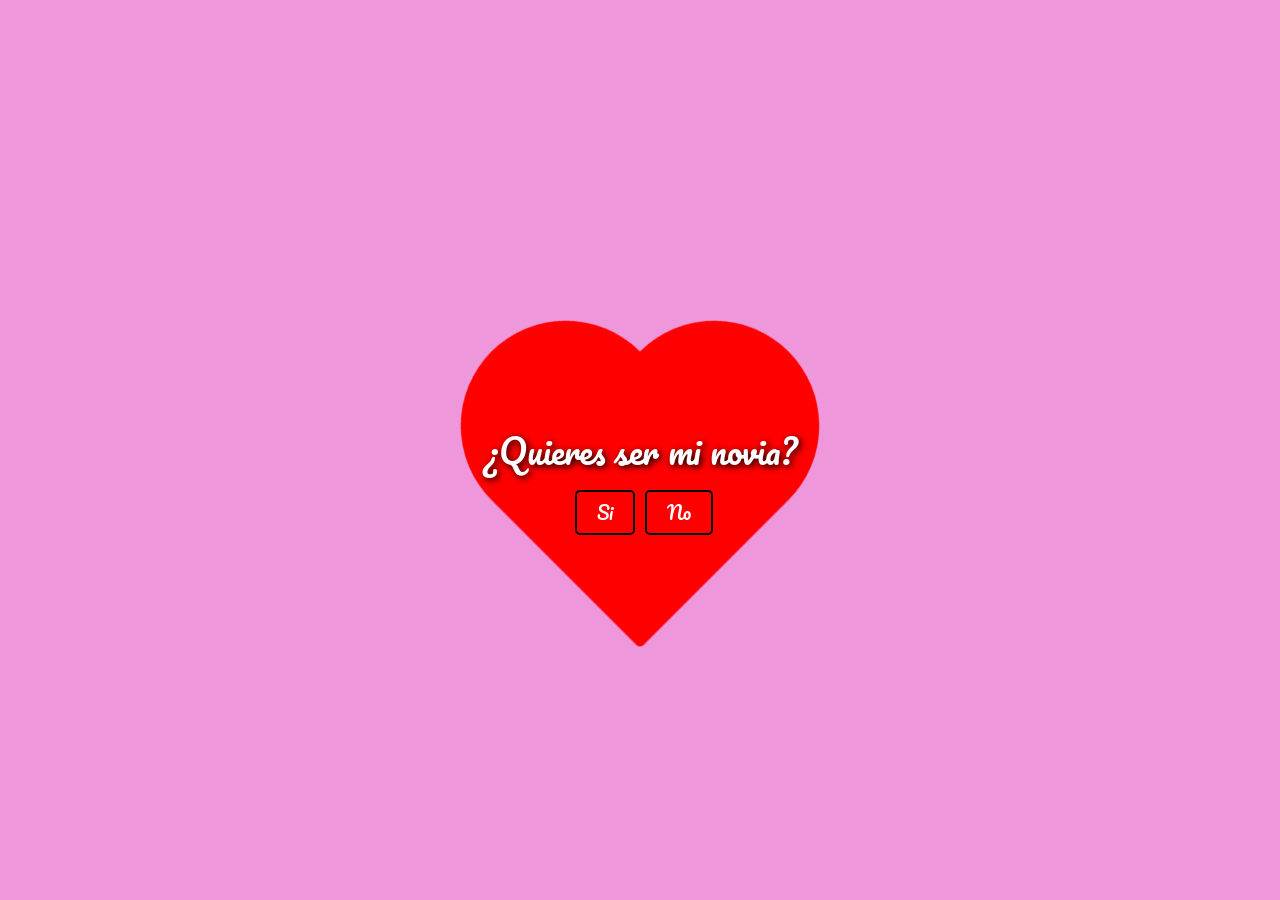
==== index.html @ 45fa71ea "confesrse" ====
<!DOCTYPE html>
<html lang="es-es">
  <head>
    <meta charset="UTF-8" />
    <meta name="viewport" content="width=device-width, initial-scale=1.0" />
    <title>UwU</title>
    <link rel="stylesheet" href="./style.css" />
  </head>
  <body>
    <div class="container">
      <div class="heart"></div>
      <div class="title">¿Quieres ser mi novia?</div>
      <div class="buttons">
        <button id="btnyes" class="btn">Si</button>
        <button id="btnno" class="btn">No</button>
      </div>
    </div>
    <script src="./script.js"></script>
  </body>
</html>
---- style.css ----
@import url("https://fonts.googleapis.com/css2?family=Pacifico&display=swap");

body {
  margin: 0;
  padding: 0;
  font-family: "Pacifico", cursive;
  background-color: rgb(238, 151, 219);
}
.container {
  display: flex;
  position: absolute;
  width: 100%;
  height: 100%;
  flex-flow: column nowrap;
  align-items: center;
  justify-content: center;
}
.container .title {
  font-size: 34px;
  color: rgb(255, 255, 255);
  text-shadow: 2px 2px 7px rgb(0, 0, 0);
  position: absolute;
}
.container .buttons {
  margin-top: 80px;
  margin-left: -130px;
}
.container .buttons .btn {
  position: absolute;
  padding: 5px 20px;
  font-size: 18px;
  font-family: "Pacifico", cursive;
  background-color: rgb(255, 0, 0) ;
  color: white;
  border: 2px black solid;
  border-radius: 5px;
}
.container .buttons > #btnno {
  margin-left: 70px;
}
.heart {
  width: 210px;
  height: 210px;
  background-color: rgb(255, 0, 0);
  transform: rotate(45deg);
  margin-top: 100px;
  position: absolute;
  border-radius: 5px;
  animation: palpitar 1s linear infinite alternate;
  will-change: transform;
}
.heart:before,
.heart:after {
  content: "";
  display: block;
  width: 100%;
  height: 100%;
  position: absolute;
  background-color: rgb(255, 0, 0);
  border-radius: 50%;
}
.heart:before {
  top: 0;
  left: -50%;
}
.heart:after {
  top: -50%;
  left: 0;
}

@keyframes palpitar {
  0% {
    transform: rotate(45deg) scale(1);
  }
  50% {
    transform: rotate(45deg) scale(1.1);
  }
  100% {
    transform: rotate(45deg) scale(1);
  }
}
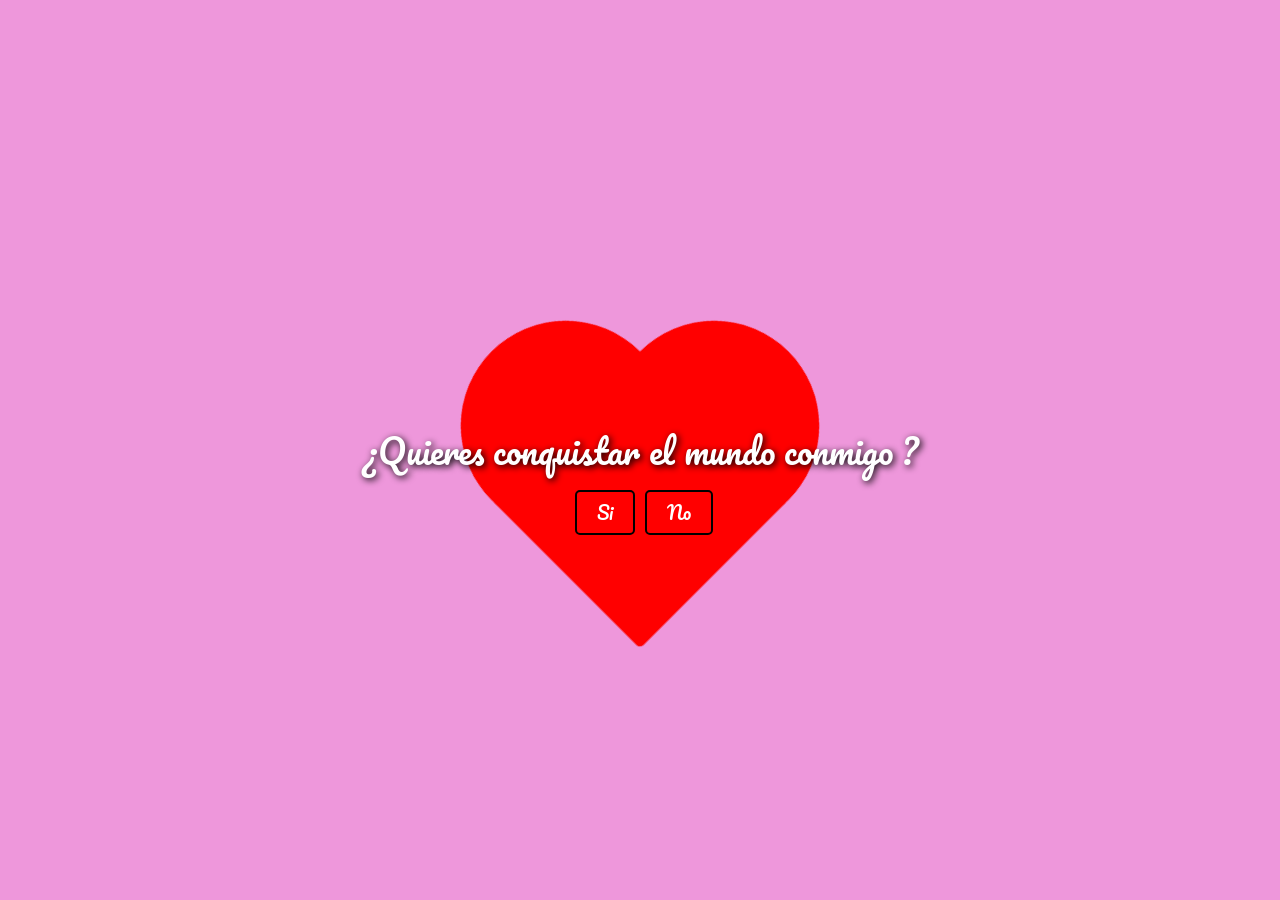
==== commit 0da76aaf: "add html sugestion" ====
--- a/index.html
+++ b/index.html
@@ -9,7 +9,7 @@
   <body>
     <div class="container">
       <div class="heart"></div>
-      <div class="title">¿Quieres ser mi novia?</div>
+      <div class="title">¿Quieres conquistar el mundo conmigo ?</div>
       <div class="buttons">
         <button id="btnyes" class="btn">Si</button>
         <button id="btnno" class="btn">No</button>
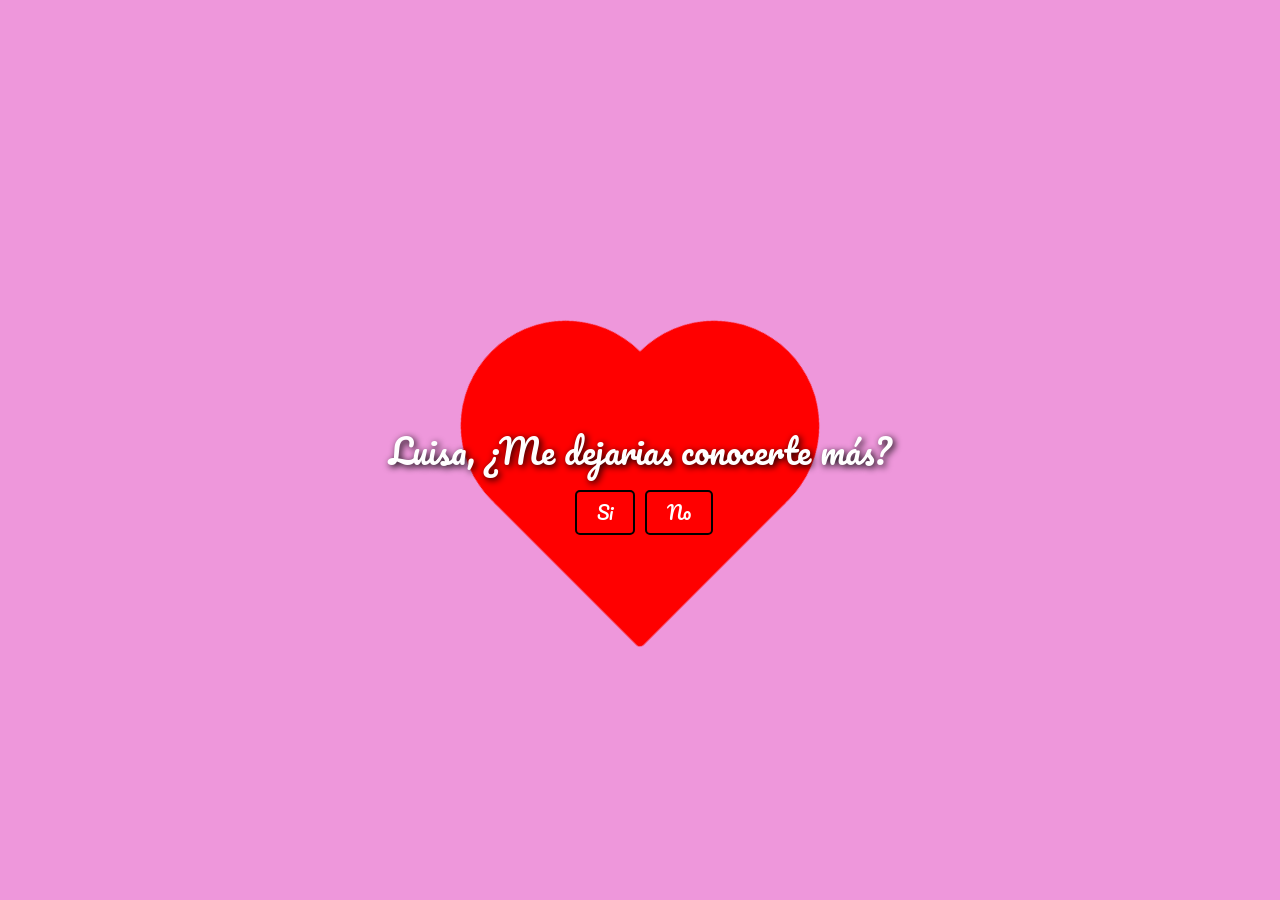
==== commit 44d0d15f: "add name" ====
--- a/index.html
+++ b/index.html
@@ -9,7 +9,7 @@
   <body>
     <div class="container">
       <div class="heart"></div>
-      <div class="title">¿Quieres conquistar el mundo conmigo ?</div>
+      <div class="title">Luisa, ¿Me dejarias conocerte más? </div>
       <div class="buttons">
         <button id="btnyes" class="btn">Si</button>
         <button id="btnno" class="btn">No</button>
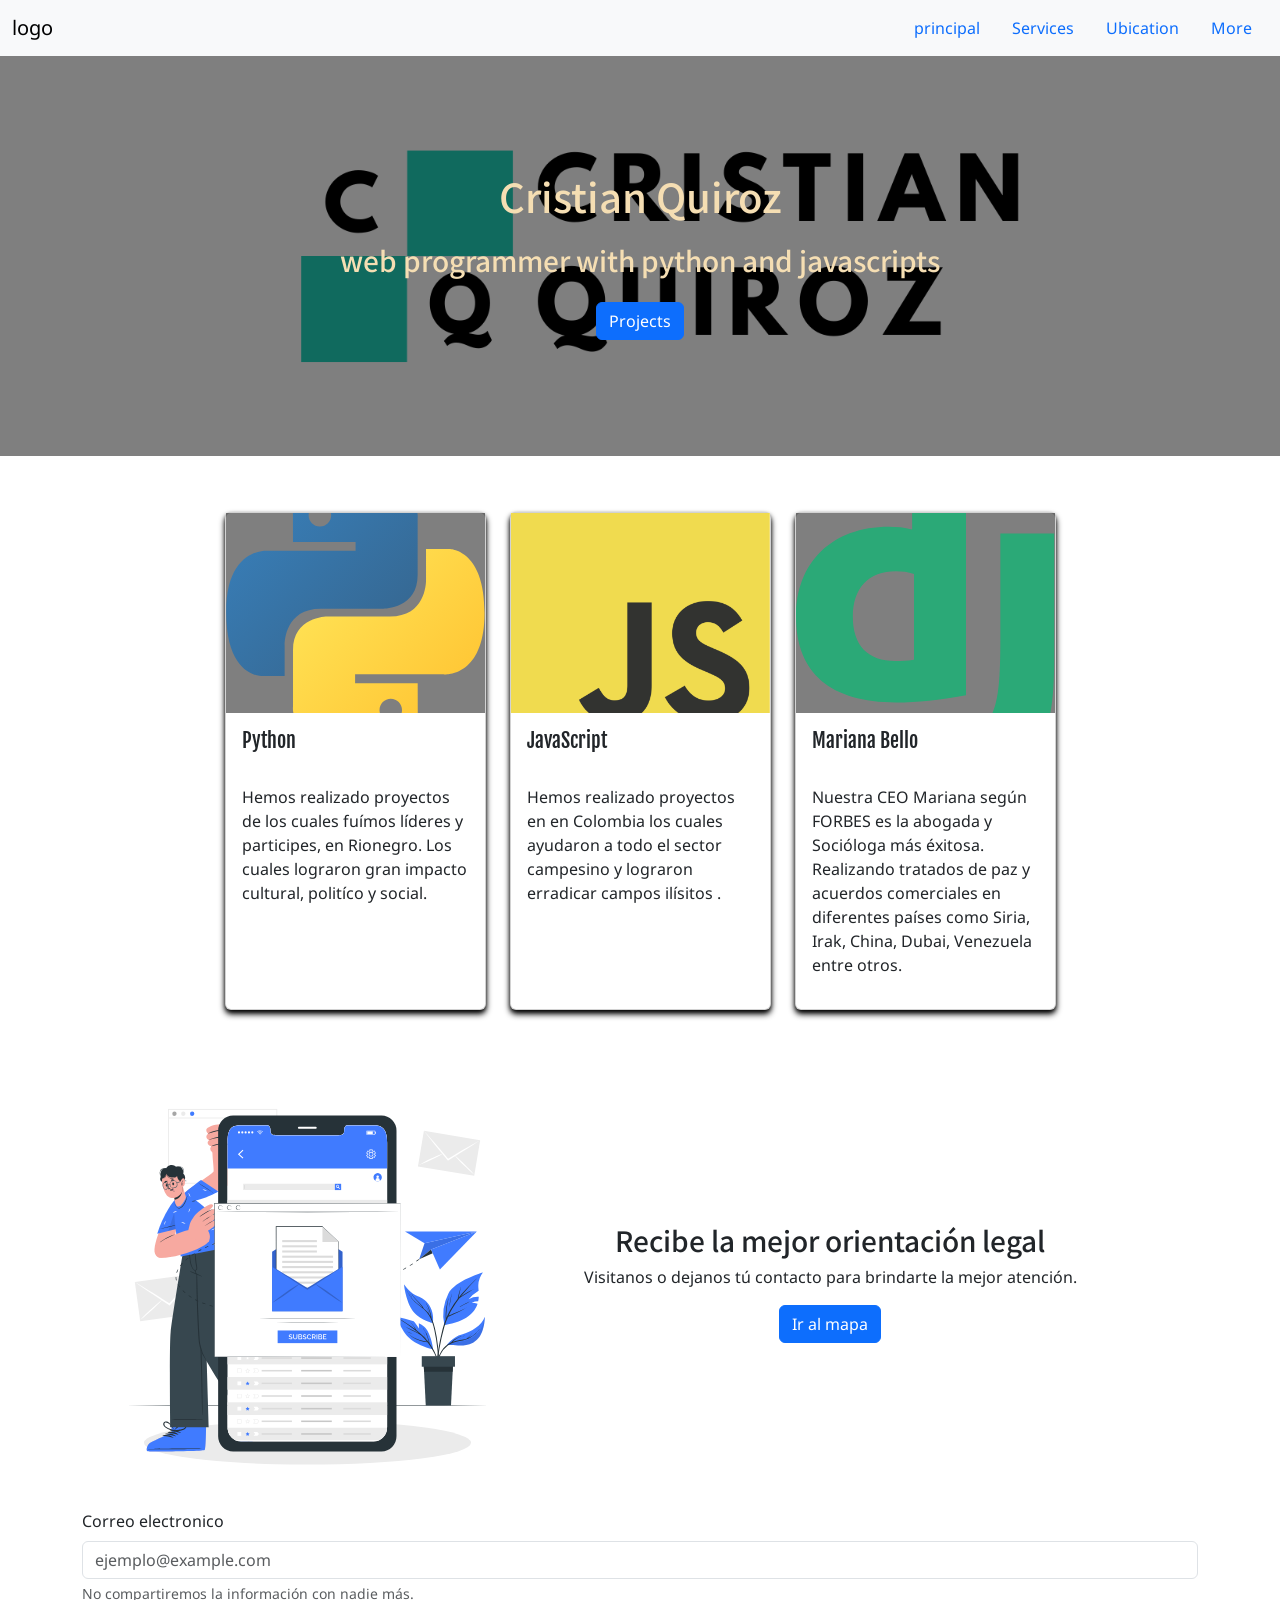
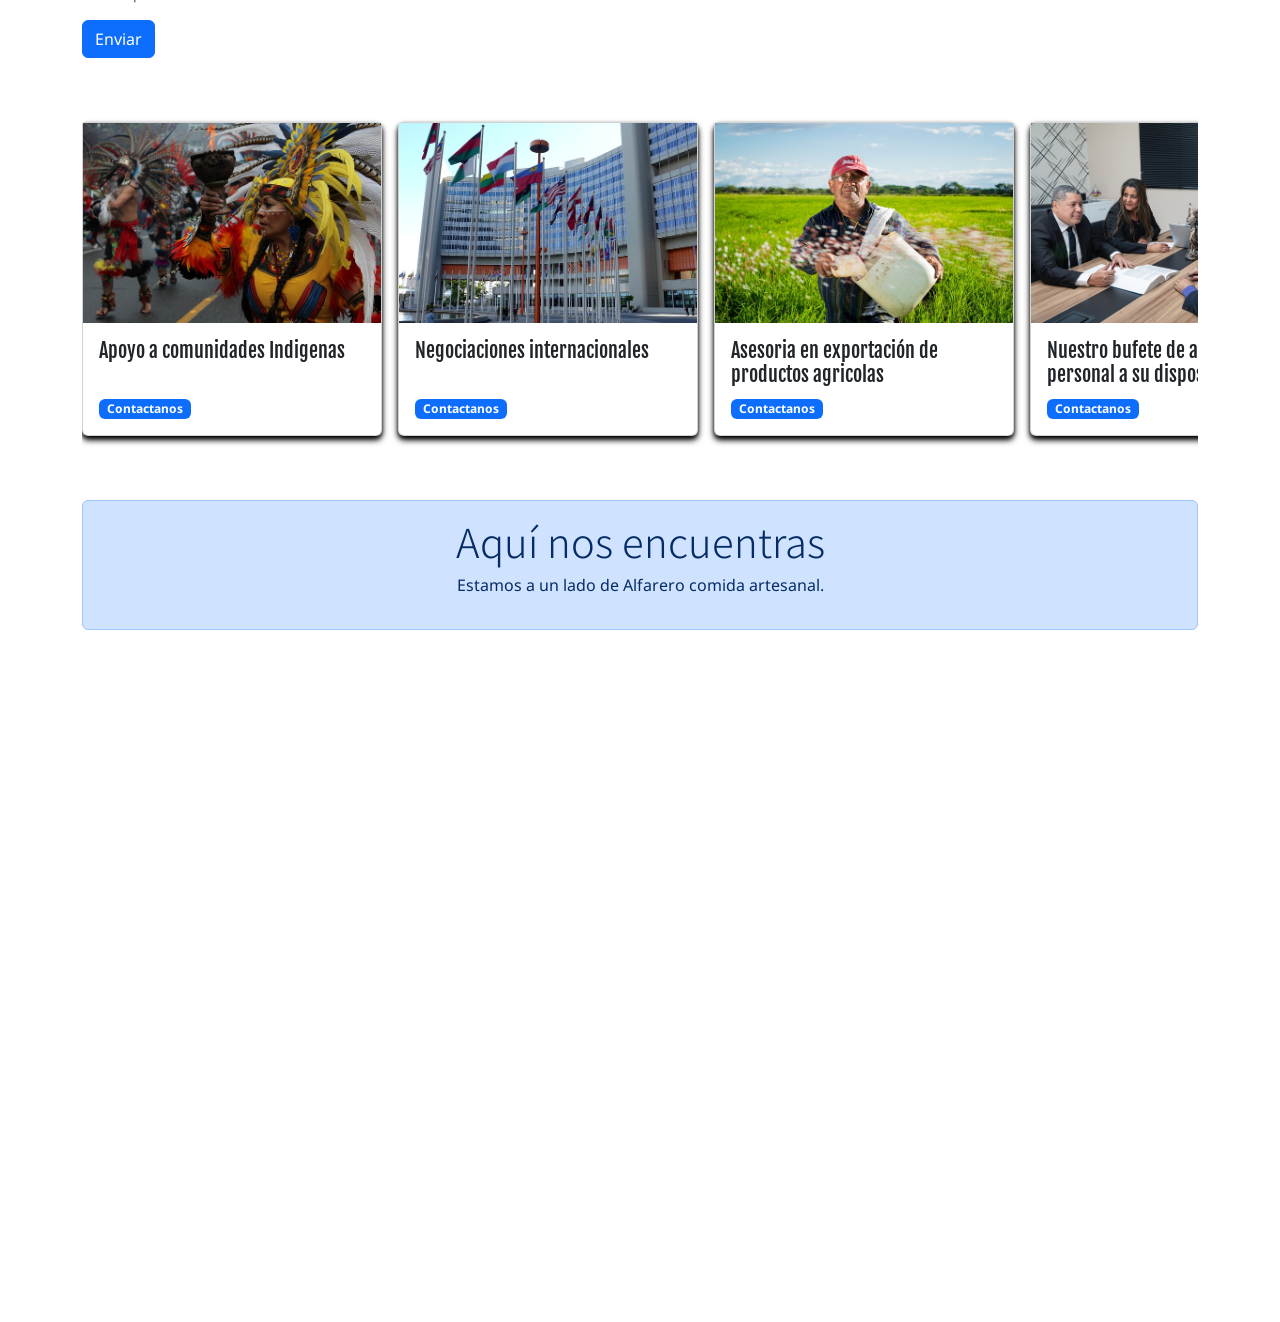
==== commit bc99f92f: "haciendo mi portafolio" ====
--- a/index.html
+++ b/index.html
@@ -1,20 +1,182 @@
-<!DOCTYPE html>
-<html lang="es-es">
-  <head>
-    <meta charset="UTF-8" />
-    <meta name="viewport" content="width=device-width, initial-scale=1.0" />
-    <title>UwU</title>
-    <link rel="stylesheet" href="./style.css" />
-  </head>
-  <body>
-    <div class="container">
-      <div class="heart"></div>
-      <div class="title">Luisa, ¿Me dejarias conocerte más? </div>
-      <div class="buttons">
-        <button id="btnyes" class="btn">Si</button>
-        <button id="btnno" class="btn">No</button>
-      </div>
-    </div>
-    <script src="./script.js"></script>
-  </body>
-</html>
+<!DOCTYPE html>
+<html lang="en">
+<head>
+    <meta charset="UTF-8">
+    <meta http-equiv="X-UA-Compatible" content="IE=edge">
+    <meta name="viewport" content="width=device-width, initial-scale=1.0">
+    <title>Cristian Quiroz</title>
+    <link href="https://cdn.jsdelivr.net/npm/bootstrap@5.1.0/dist/css/bootstrap.min.css" rel="stylesheet" integrity="sha384-KyZXEAg3QhqLMpG8r+8fhAXLRk2vvoC2f3B09zVXn8CA5QIVfZOJ3BCsw2P0p/We" crossorigin="anonymous">
+    <link rel="stylesheet" href="style.css">
+    <link href="https://fonts.googleapis.com/css2?family=PT+Serif:ital@1&display=swap" rel="stylesheet"
+    <link href="https://fonts.googleapis.com/css2?family=Noto+Sans&display=swap" rel="stylesheet">
+    <link href="https://fonts.googleapis.com/css2?family=Fjalla+One&family=Noto+Sans&display=swap" rel="stylesheet">
+    <link href="https://fonts.googleapis.com/css2?family=Noto+Sans+JP&display=swap" rel="stylesheet">
+</head>
+<body>
+<header>
+    <nav class="navbar navbar-expand-lg navbar-light bg-light">
+        <div class="container-fluid">
+          <a class="navbar-brand" href="index.html">logo</a>
+            <ul class="nav ">
+              <li class="nav-item">
+                <a class="nav-link" href="index.html">principal</a>
+              </li>
+              <li class="nav-item">
+                <a class="nav-link" href="#Servicios">Services</a>
+              </li>
+              <li class="nav-item">
+                <a class="nav-link" href="#mapa">Ubication</a>
+              </li>
+              <li class="nav-item">
+                <a class="nav-link" href="acercade.html">More</a>
+              </li>
+            </ul>
+          </div>
+    </nav>
+    <div class="cover d-flex justify-content-center d-flex align-items-center flex-column ">
+        <h1>
+            Cristian Quiroz
+        </h1>
+        <p >
+          <h3>web programmer with python and javascripts</h3> 
+        </p>
+        <a href="https://www.instagram.com/maribr_07/" class="btn btn-primary">Projects</a>
+    </div>
+</header>
+<section>
+    <div class = "container mt-5 mb-5">
+    <div class = "row justify-content-center">
+
+        <div class = "col  -12 col-sm-6 col-md-4 col-lg-3 mt-2">
+            <div class="card">
+                <div tittle = "Parque principal de Rionegro"class = "cover cover-small" style="background-image: url(python.svg) "  ></div>
+                <div class="card-body">
+                  <h5 class="card-title">Python </h5>
+                  <p class="card-text">Hemos realizado  proyectos de los cuales fuímos líderes y participes, en Rionegro. Los cuales lograron gran impacto cultural, politíco y social.</p>
+
+                </div>
+              </div>
+        </div>
+
+    
+        <div class = "col  -12 col-sm-6 col-md-4 col-lg-3 mt-2">
+            <div class="card" >
+                <div  tittle = "Campesino comolbiano "  class = "cover cover-small" style="background-image: url(js.png)" ></div>
+
+                <div class="card-body">
+                  <h5 class="card-title">JavaScript </h5>
+                  <p class="card-text">Hemos realizado proyectos en  en Colombia los cuales ayudaron a todo el sector campesino y lograron erradicar campos ilísitos .</p>
+
+                </div>
+              </div>
+        </div>
+
+        <div class="col  -12 col-sm-6 col-md-4 col-lg-3 mt-2">
+            <div class="card" >
+                <div tittle = "Foto de mariana"class = "cover cover-small" style="background-image: url(django.svg)" ></div>
+
+                <div class="card-body">
+                  <h5 class="card-title">Mariana Bello</h5> </h5>
+                  <p class="card-text">Nuestra CEO Mariana según FORBES es la  abogada y Socióloga más éxitosa. Realizando tratados de paz y acuerdos comerciales en  diferentes países como Siria, Irak, China, Dubai, Venezuela entre otros.</p>
+
+                </div>
+              </div>
+        </div>
+        </div>
+    </div>
+</section>
+<section>
+  <div class = "container mt-5 mb-5">
+    <div class="row">
+      <div class="col-12 col-sm-6 col-lg-5 " >
+        <img src="NEWS.svg" alt="vector de email ">
+        
+      </div>
+  
+  <div class="col-12 col-sm-6 d-flex justify-content-center d-flex align-items-center flex-column">
+    <h3>Recibe la mejor orientación legal</h3>
+    <p>Visitanos o dejanos tú contacto para brindarte la mejor atención.
+    </p>
+    <a href="#mapa" class="btn btn-primary">Ir al mapa</a>
+  </div>
+  </div>
+      <form action="">
+        <form>
+          <div class="d-flex-fill mr-2 ">
+            <div class="mb-3">
+              <label for="exampleInputEmail1" class="form-label">Correo electronico</label>
+              <input type="email" class="form-control" id="exampleInputEmail1" placeholder="ejemplo@example.com">
+              <div id="emailHelp" class="form-text">No compartiremos la información con nadie más.</div>
+            </div>
+            <button type="submit" class="btn btn-primary">
+              Enviar
+            </button>
+
+
+
+
+
+          </div>
+      </form>
+  </div>
+</section>
+<section>
+
+  <div class = "container mt-5 mb-5" id="Servicios">
+    <div class = "product-stripe">
+          <div class  ="stripe-container">
+                      <div class="card" >
+                        <div  tittle = "Indigena Colombiano"  class = "cover cover-small" style="background-image: url(native-2426448_640.jpg)" ></div>
+
+                        <div class="card-body">
+                          <h5 class="card-title">Apoyo a comunidades Indigenas </h5>
+                          <span class="badge bg-primary">Contactanos</span>
+
+                        </div>
+                      </div>
+                      <div class="card" >
+                        <div  tittle = "onu "  class = "cover cover-small" style="background-image: url(onu.jpg)" ></div>
+
+                        <div class="card-body">
+                          <h5 class="card-title">Negociaciones internacionales </h5>
+                          <span class="badge bg-primary">Contactanos</span>
+
+
+                        </div>
+                      </div>
+                      <div class="card" >
+                        <div  tittle = "Campesino comolbiano "  class = "cover cover-small" style="background-image: url(man-452904_640.jpg)" ></div>
+
+                        <div class="card-body">
+                          <h5 class="card-title">Asesoria en exportación de productos agricolas </h5>
+                          <span class="badge bg-primary">Contactanos</span>
+
+
+                        </div>
+                      </div>
+                      <div class="card" >
+                        <div  tittle = "bufete de abogados"  class = "cover cover-small" style="background-image: url(right-4703926_640.jpg)" ></div>
+
+                        <div class="card-body">
+                          <h5 class="card-title"> Nuestro bufete de abogados y personal a su disposición </h5>
+                          <span class="badge bg-primary">Contactanos</span>
+
+
+                        </div>
+                      </div>
+          </div>
+    </div>
+  </div>
+</section>
+<section>
+  <div class = "container mt-5 mb-5 text-center"   id="mapa">
+    <div class="alert alert-primary" role="alert">
+      <h4 class="display-6">Aquí nos encuentras </h4>
+      <p>Estamos a un lado de Alfarero comida artesanal.</p>
+    </div>
+
+      <div class="responsive-iframe">   
+        <iframe src="https://www.google.com/maps/embed?pb=!1m14!1m8!1m3!1d1983.4259948421889!2d-75.3906618!3d6.1505708!3m2!1i1024!2i768!4f13.1!3m3!1m2!1s0x8e469f5a09f020b7%3A0xf6b6cc13e6ee8698!2sAlfarero%20comida%20artesanal!5e0!3m2!1ses!2sco!4v1628432442955!5m2!1ses!2sco" width="600" height="450" style="border:0;" allowfullscreen="" loading="lazy"></iframe>  </div>
+</section>
+</body>
+</html>
--- a/style.css
+++ b/style.css
@@ -1,81 +1,125 @@
-@import url("https://fonts.googleapis.com/css2?family=Pacifico&display=swap");
-
-body {
-  margin: 0;
-  padding: 0;
-  font-family: "Pacifico", cursive;
-  background-color: rgb(238, 151, 219);
-}
-.container {
-  display: flex;
-  position: absolute;
-  width: 100%;
-  height: 100%;
-  flex-flow: column nowrap;
-  align-items: center;
-  justify-content: center;
-}
-.container .title {
-  font-size: 34px;
-  color: rgb(255, 255, 255);
-  text-shadow: 2px 2px 7px rgb(0, 0, 0);
-  position: absolute;
-}
-.container .buttons {
-  margin-top: 80px;
-  margin-left: -130px;
-}
-.container .buttons .btn {
-  position: absolute;
-  padding: 5px 20px;
-  font-size: 18px;
-  font-family: "Pacifico", cursive;
-  background-color: rgb(255, 0, 0) ;
-  color: white;
-  border: 2px black solid;
-  border-radius: 5px;
-}
-.container .buttons > #btnno {
-  margin-left: 70px;
-}
-.heart {
-  width: 210px;
-  height: 210px;
-  background-color: rgb(255, 0, 0);
-  transform: rotate(45deg);
-  margin-top: 100px;
-  position: absolute;
-  border-radius: 5px;
-  animation: palpitar 1s linear infinite alternate;
-  will-change: transform;
-}
-.heart:before,
-.heart:after {
-  content: "";
-  display: block;
-  width: 100%;
-  height: 100%;
-  position: absolute;
-  background-color: rgb(255, 0, 0);
-  border-radius: 50%;
-}
-.heart:before {
-  top: 0;
-  left: -50%;
-}
-.heart:after {
-  top: -50%;
-  left: 0;
-}
-
-@keyframes palpitar {
-  0% {
-    transform: rotate(45deg) scale(1);
-  }
-  50% {
-    transform: rotate(45deg) scale(1.1);
-  }
-  100% {
-    transform: rotate(45deg) scale(1);
-  }
-}
+
+body {
+    margin: 0;
+    font-family: 'Noto Sans', sans-serif;
+}
+h1,h2,h3,h4,h5,h6 {
+    font-family: 'Noto Sans JP', sans-serif;
+}
+
+.cover {
+    height: 400px;
+    background-image: url(logo.png);
+    background-size: cover;
+    background-position: center;
+    background-color: rgb(0,0,0,0.5);
+    background-blend-mode: darken;
+    color: wheat;
+}
+.cover-small {
+    height: 200px;
+    background-blend-mode: normal;
+
+}
+
+.card {
+    border: 0 important;
+    box-shadow: 0 4px 6px rgba(0,0,0,1), 0 2px 4px -1px rgba(0,0,0,0.86);
+}
+.card-title {
+    min-height: 3rem;
+    font-family: 'Fjalla One', sans-serif;
+    
+}
+.card-text{
+    min-height: 13rem;
+
+}
+.product-stripe , .slider{
+    overflow-x: scroll;
+    padding-top: 1rem;
+    padding-bottom: 1rem;
+
+}
+
+.stripe-container , .slider-container{
+    display: flex;
+}
+.stripe-container .card {
+    width: 300px;
+    flex-shrink: 0;
+    margin-right: 1rem;
+
+}
+.responsive-iframe {
+    position: relative;
+        padding-top: 56.25%;
+
+}
+.responsive-iframe iframe{
+    position: absolute;
+    top: 0;
+    left: 0;
+    width: 100%;
+    height: 100%;
+}
+img {
+    padding: 10px;
+    border:10px;
+} 
+.slider{
+    overflow-x: hidden;
+
+}
+.slider-container{
+    transform: translateX(0);
+    animation: slider 8s infinite;
+}
+
+.image-container{
+    width: 100%;
+    padding-top: 56.25%;
+    background-size: cover;
+    background-position:center;
+    flex-shrink: 0;
+}
+.avatar {
+    width: 120px;
+    height: 120px;
+    background-size: cover;
+    background-position:center;
+margin: 0 auto;
+}
+
+@keyframes slider {
+    0% {
+        transform: translateX(0);
+    }
+    20%{
+        transform: translateX(0);
+    }
+    25%{
+        transform: translateX(-100%);
+    }
+    45%{
+        transform: translateX(-100%);
+    }
+    50%{
+        transform: translateX(-200%);
+    }
+    70%{
+        transform: translateX(-200%);
+
+    }
+    75%{
+        transform: translateX(-300%);
+
+    }
+    95%{
+        transform: translateX(-300%);
+
+    }
+    100% {
+        transform: translateX(0);
+    }
+}
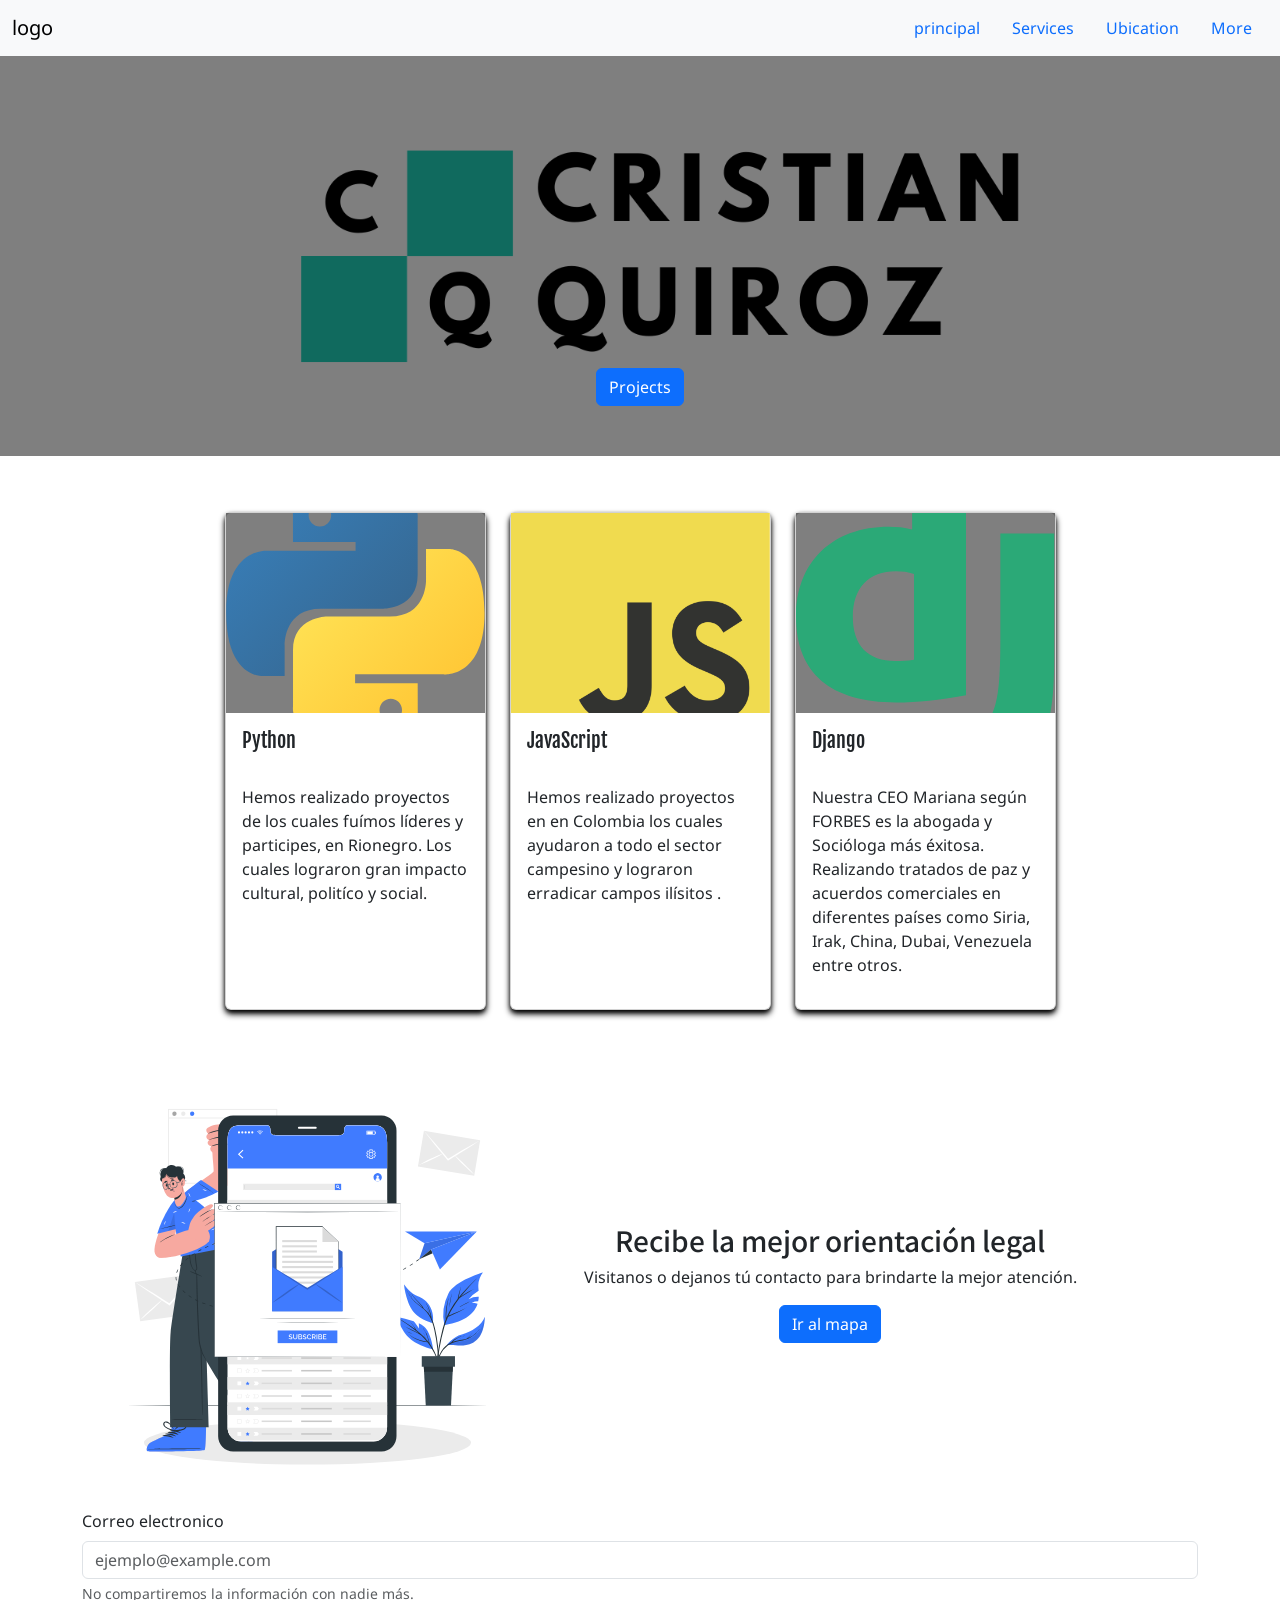
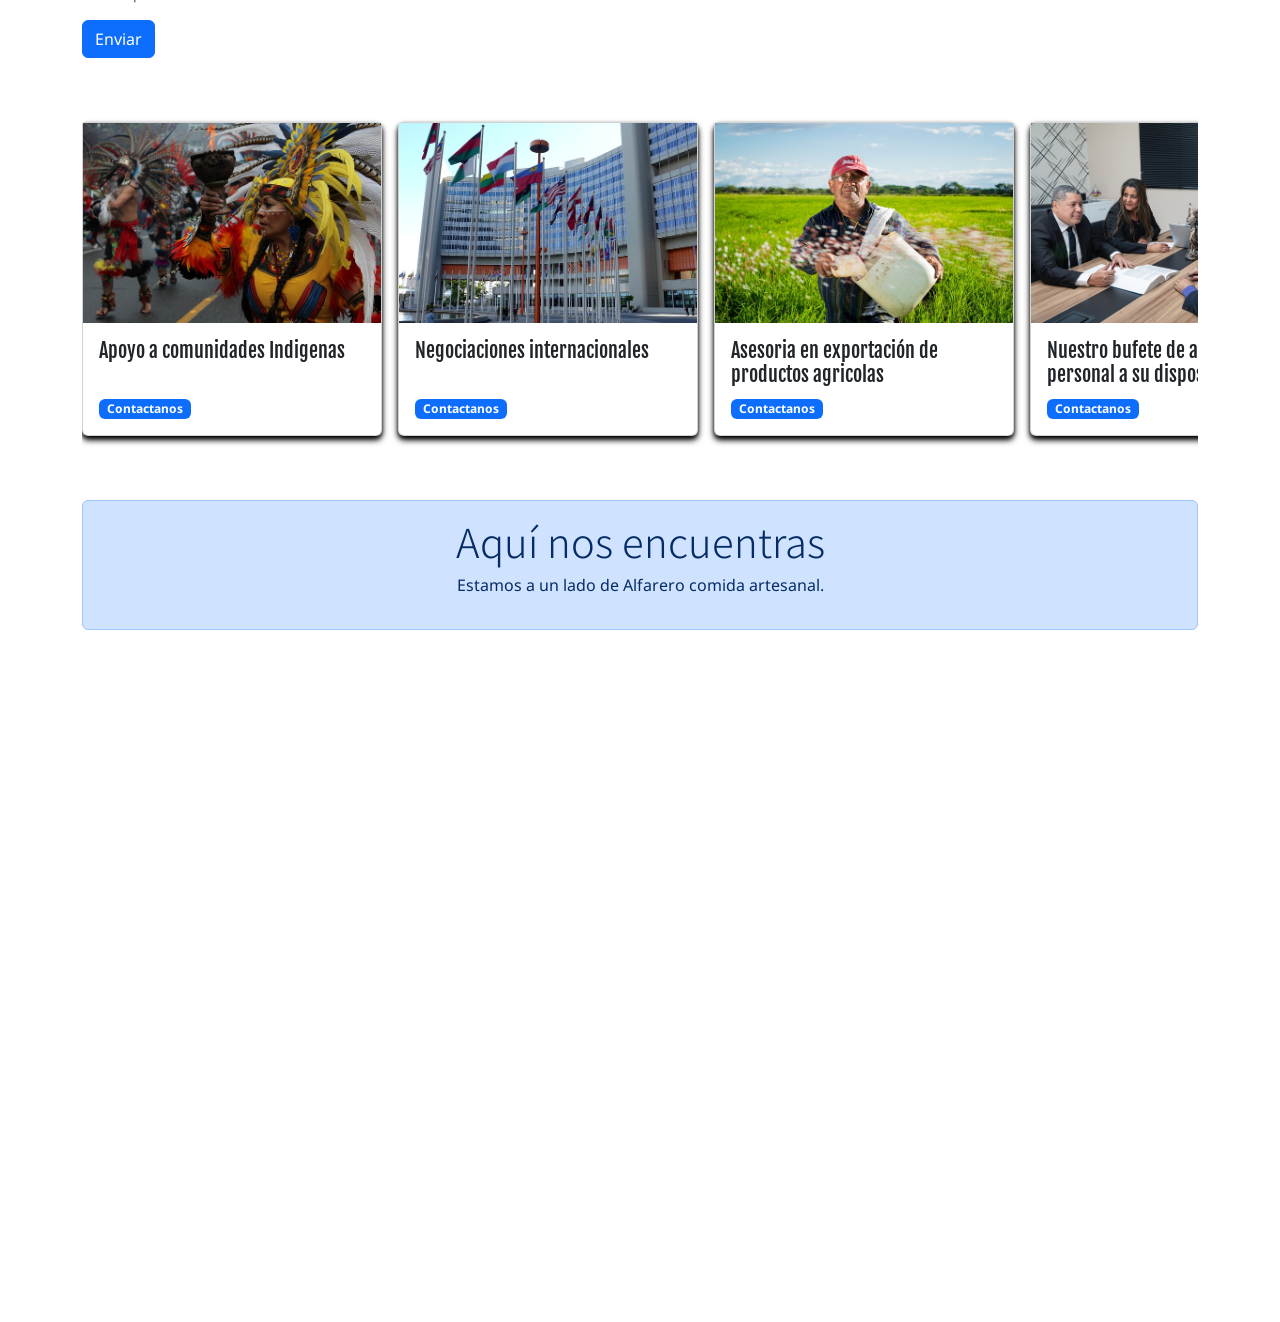
==== commit 839baa1f: "botton" ====
--- a/index.html
+++ b/index.html
@@ -33,13 +33,13 @@
             </ul>
           </div>
     </nav>
-    <div class="cover d-flex justify-content-center d-flex align-items-center flex-column ">
-        <h1>
+    <div class="cover d-flex justify-content-md-end  d-flex align-items-center flex-column " style="padding: 50px;">
+        <!-- <h1>
             Cristian Quiroz
         </h1>
         <p >
           <h3>web programmer with python and javascripts</h3> 
-        </p>
+        </p> -->
         <a href="https://www.instagram.com/maribr_07/" class="btn btn-primary">Projects</a>
     </div>
 </header>
@@ -76,7 +76,7 @@
                 <div tittle = "Foto de mariana"class = "cover cover-small" style="background-image: url(django.svg)" ></div>
 
                 <div class="card-body">
-                  <h5 class="card-title">Mariana Bello</h5> </h5>
+                  <h5 class="card-title">Django</h5> 
                   <p class="card-text">Nuestra CEO Mariana según FORBES es la  abogada y Socióloga más éxitosa. Realizando tratados de paz y acuerdos comerciales en  diferentes países como Siria, Irak, China, Dubai, Venezuela entre otros.</p>
 
                 </div>
